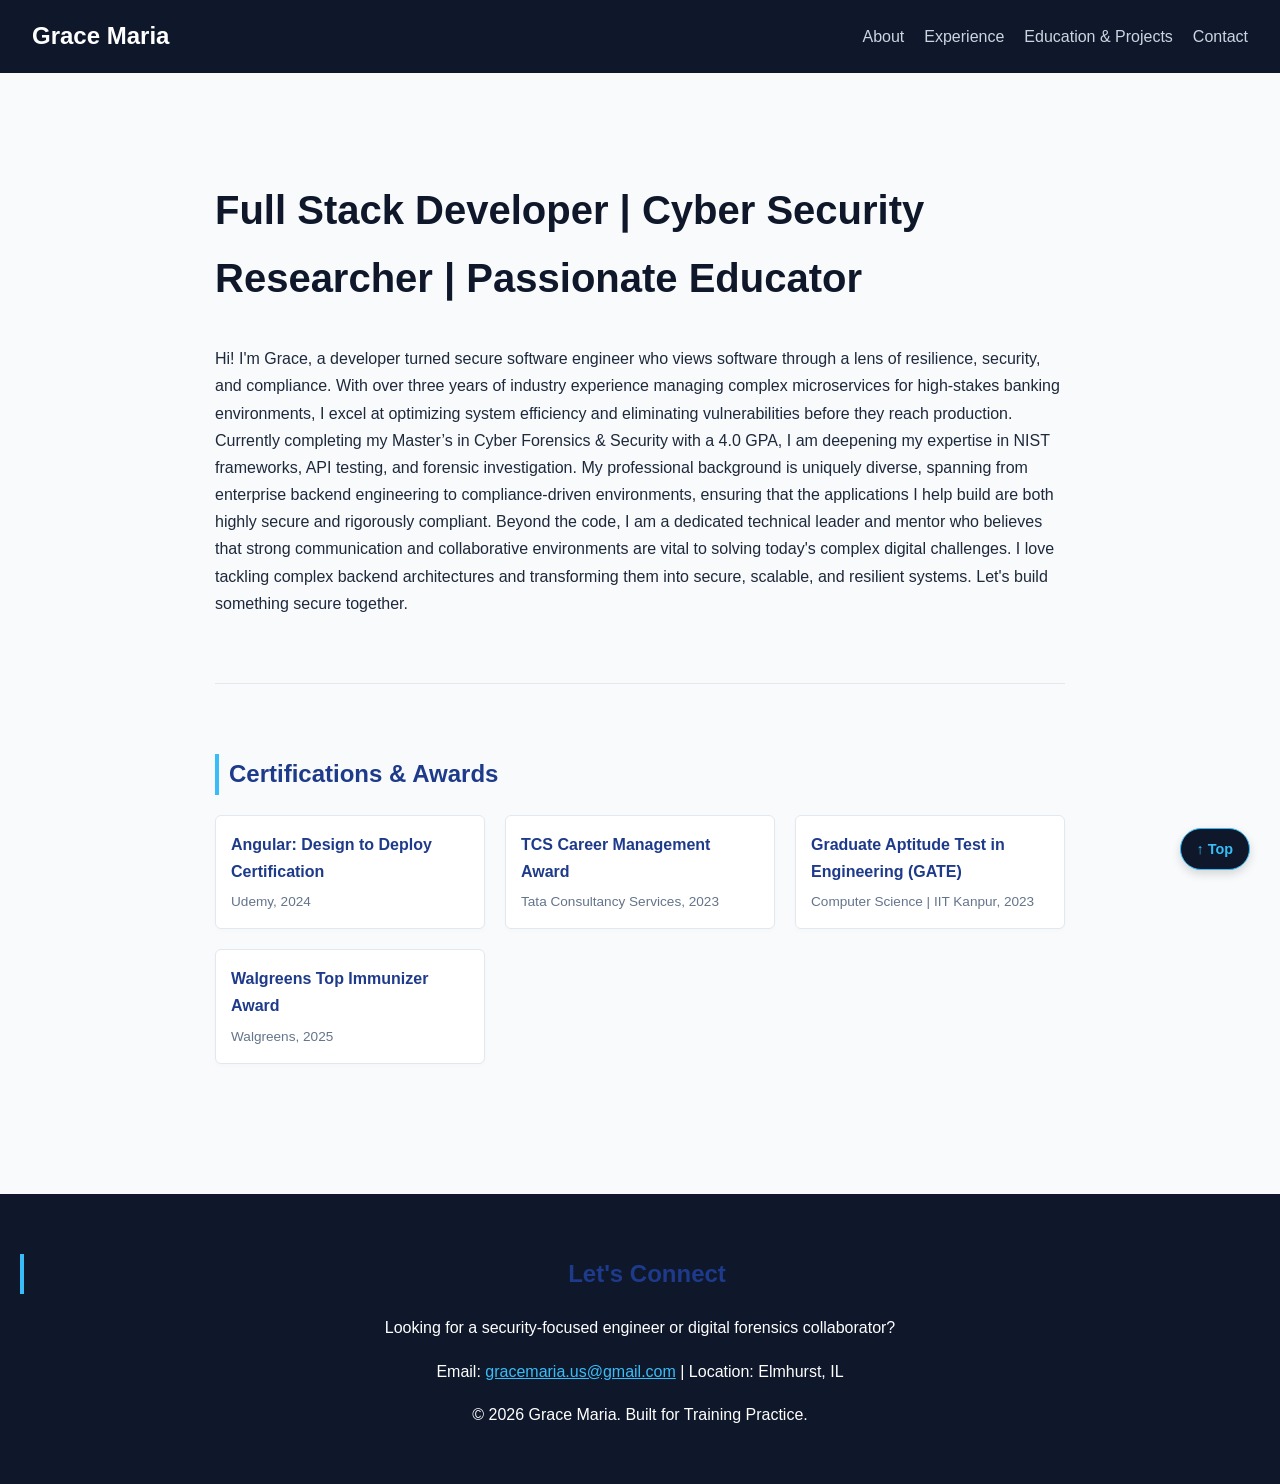
==== index.html @ c726fe80 "Practice Version" ====
<!DOCTYPE html>
<html lang="en">
<head>
    <meta charset="UTF-8">
    <meta name="viewport" content="width=device-width, initial-scale=1.0">
    <title>Grace Maria | Portfolio</title>
    <!-- Link our CSS file here -->
    <link rel="stylesheet" href="style.css">
</head>
<body>

    <!-- Header & Navigation Menu -->
    <header>
        <div class="logo">Grace Maria</div>
        <nav>
            <ul>
                <li><a href="#about">About</a></li>
                <li><a href="experience.html">Experience</a></li>
                <li><a href="education.html">Education & Projects</a></li>
                <li><a href="contact.html">Contact</a></li>
            </ul>
        </nav>
    </header>

    <!-- Main Content Container -->
    <main>
        
        <!-- About / Hero Section -->
        <section id="about">
            <h1>Full Stack Developer | Cyber Security Researcher | Passionate Educator</h1>
            <p>
                Hi! I'm Grace, a developer turned secure software engineer who views software through a lens of resilience, 
                security, and compliance. With over three years of industry experience managing complex microservices for 
                high-stakes banking environments, I excel at optimizing system efficiency and eliminating vulnerabilities before 
                they reach production. Currently completing my Master’s in Cyber Forensics & Security with a 4.0 GPA, I am 
                deepening my expertise in NIST frameworks, API testing, and forensic investigation. My professional background 
                is uniquely diverse, spanning from enterprise backend engineering to compliance-driven environments, ensuring 
                that the applications I help build are both highly secure and rigorously compliant. Beyond the code, I am a 
                dedicated technical leader and mentor who believes that strong communication and collaborative environments 
                are vital to solving today's complex digital challenges. I love tackling complex backend architectures and 
                transforming them into secure, scalable, and resilient systems. Let's build something secure together.
            </p>
        </section>

        <hr>

        <!-- Certifications & Awards Section -->
        <section id="awards">
            <h2>Certifications & Awards</h2>
            <div class="awards-grid">
                <div class="award-card">
                    <h4>Angular: Design to Deploy Certification</h4>
                    <p>Udemy, 2024</p>
                </div>
                <div class="award-card">
                    <h4>TCS Career Management Award</h4>
                    <p>Tata Consultancy Services, 2023</p>
                </div>
                <div class="award-card">
                    <h4>Graduate Aptitude Test in Engineering (GATE)</h4>
                    <p>Computer Science | IIT Kanpur, 2023</p>
                </div>
                <div class="award-card">
                    <h4>Walgreens Top Immunizer Award</h4>
                    <p>Walgreens, 2025</p>
                </div>
            </div>
        </section>
    </main>

    <button id="backToTop" onclick="scrollToTop()">↑ Top</button>

    <!-- Footer / Contact -->
    <footer id="contact">
        <h2>Let's Connect</h2>
        <p>Looking for a security-focused engineer or digital forensics collaborator?</p>
        <p>Email: <a href="mailto:gracemaria.us@gmail.com">gracemaria.us@gmail.com</a> | Location: Elmhurst, IL</p>
        <p>&copy; 2026 Grace Maria. Built for Training Practice.</p>
    </footer>

    <script>
        // Function that smoothly scrolls the window back to the absolute top coordinate
        function scrollToTop() {
            window.scrollTo({
                top: 0,
                behavior: 'smooth' /* Creates a sleek sliding transition instead of a jarring jump */
            });
        }
    </script>
    
</body>
</html>
---- style.css ----
/* Force the browser window to allocate full structural height */
html, body {
    height: 100%;
    margin: 0;
    padding: 0;
}

/* Establish a vertical flex layout on the body */
body {
    font-family: -apple-system, BlinkMacSystemFont, "Segoe UI", Roboto, Helvetica, Arial, sans-serif;
    line-height: 1.7;
    color: #1e293b;
    background-color: #f8fafc;
    
    /* Flexbox rules to fix the footer alignment */
    display: flex;
    flex-direction: column;
}

/* Header & Navigation Menu styling */
header {
    background-color: #0f172a; /* Sleek dark blue/slate */
    color: #ffffff;
    padding: 1rem 2rem;
    display: flex;
    justify-content: space-between;
    align-items: center;
}

header .logo {
    font-size: 1.5rem;
    font-weight: bold;
}

nav ul {
    list-style: none;
    margin: 0;
    padding: 0;
    display: flex;
}

nav ul li {
    margin-left: 20px;
}

nav ul li a {
    color: #cbd5e1;
    text-decoration: none;
    font-weight: 500;
}

nav ul li a:hover {
    color: #38bdf8; /* Light sky blue accent on hover */
}

/* Content Layout Spacing */
main {
    max-width: 850px;
    margin: 50px auto;
    padding: 0 24px;
    flex: 1; /* CRITICAL: This pushes the footer down */
}
section {
    padding: 20px 0;
}

h1 {
    color: #0f172a;
    font-size: 2.5rem;
}

h2 {
    color: #1e3a8a; /* Deep blue headings */
    border-left: 4px solid #38bdf8;
    padding-left: 10px;
}

hr {
    border: 0;
    height: 1px;
    background: #e2e8f0;
    margin: 30px 0;
}

.company {
    font-style: italic;
    color: #64748b;
}

/* Projects Styling */
.project-item {
    margin-bottom: 25px;
}

.project-item h3 {
    margin-bottom: 5px;
    color: #0f172a;
}

.timeline {
    margin: 0 0 10px 0;
    font-style: italic;
    color: #64748b;
    font-size: 0.9rem;
}

.project-item ul {
    padding-left: 20px;
}

.project-item li {
    margin-bottom: 10px;
}

/* Awards Grid Styling */
.awards-grid {
    display: grid;
    grid-template-columns: repeat(auto-fit, minmax(220px, 1fr));
    gap: 20px;
    margin-top: 20px;
}

.award-card {
    background-color: #ffffff;
    border: 1px solid #e2e8f0;
    border-radius: 6px;
    padding: 15px;
    box-shadow: 0 2px 4px rgba(0, 0, 0, 0.02);
}

.award-card h4 {
    margin: 0 0 5px 0;
    color: #1e3a8a;
}

.award-card p {
    margin: 0;
    font-size: 0.85rem;
    color: #64748b;
}

#backToTop {
    position: fixed;       /* Keeps the button locked in place relative to the screen */
    bottom: 30px;          /* 30px up from the bottom edge */
    right: 30px;           /* 30px in from the right edge */
    z-index: 99;           /* Ensures it floats on top of all other content */
    
    /* Visual Styling */
    background-color: #0f172a; /* Matches your header dark slate color */
    color: #38bdf8;            /* Sky blue text/arrow accent */
    border: 1px solid #38bdf8;
    padding: 12px 16px;
    font-size: 0.9rem;
    font-weight: bold;
    border-radius: 50px;       /* Gives it clean, rounded capsule edges */
    cursor: pointer;
    box-shadow: 0 4px 10px rgba(0, 0, 0, 0.15);
    transition: all 0.2s ease;
}

/* Hover State */
#backToTop:hover {
    background-color: #38bdf8; /* Inverts colors on hover */
    color: #0f172a;
    transform: translateY(-3px); /* Subtle UI/UX micro-interaction lift effect */
}

/* Footer Styling */
footer {
    background-color: #0f172a;
    color: #ffffff;
    text-align: center;
    padding: 40px 20px;
    margin-top: 60px;
}

footer a {
    color: #38bdf8;
}
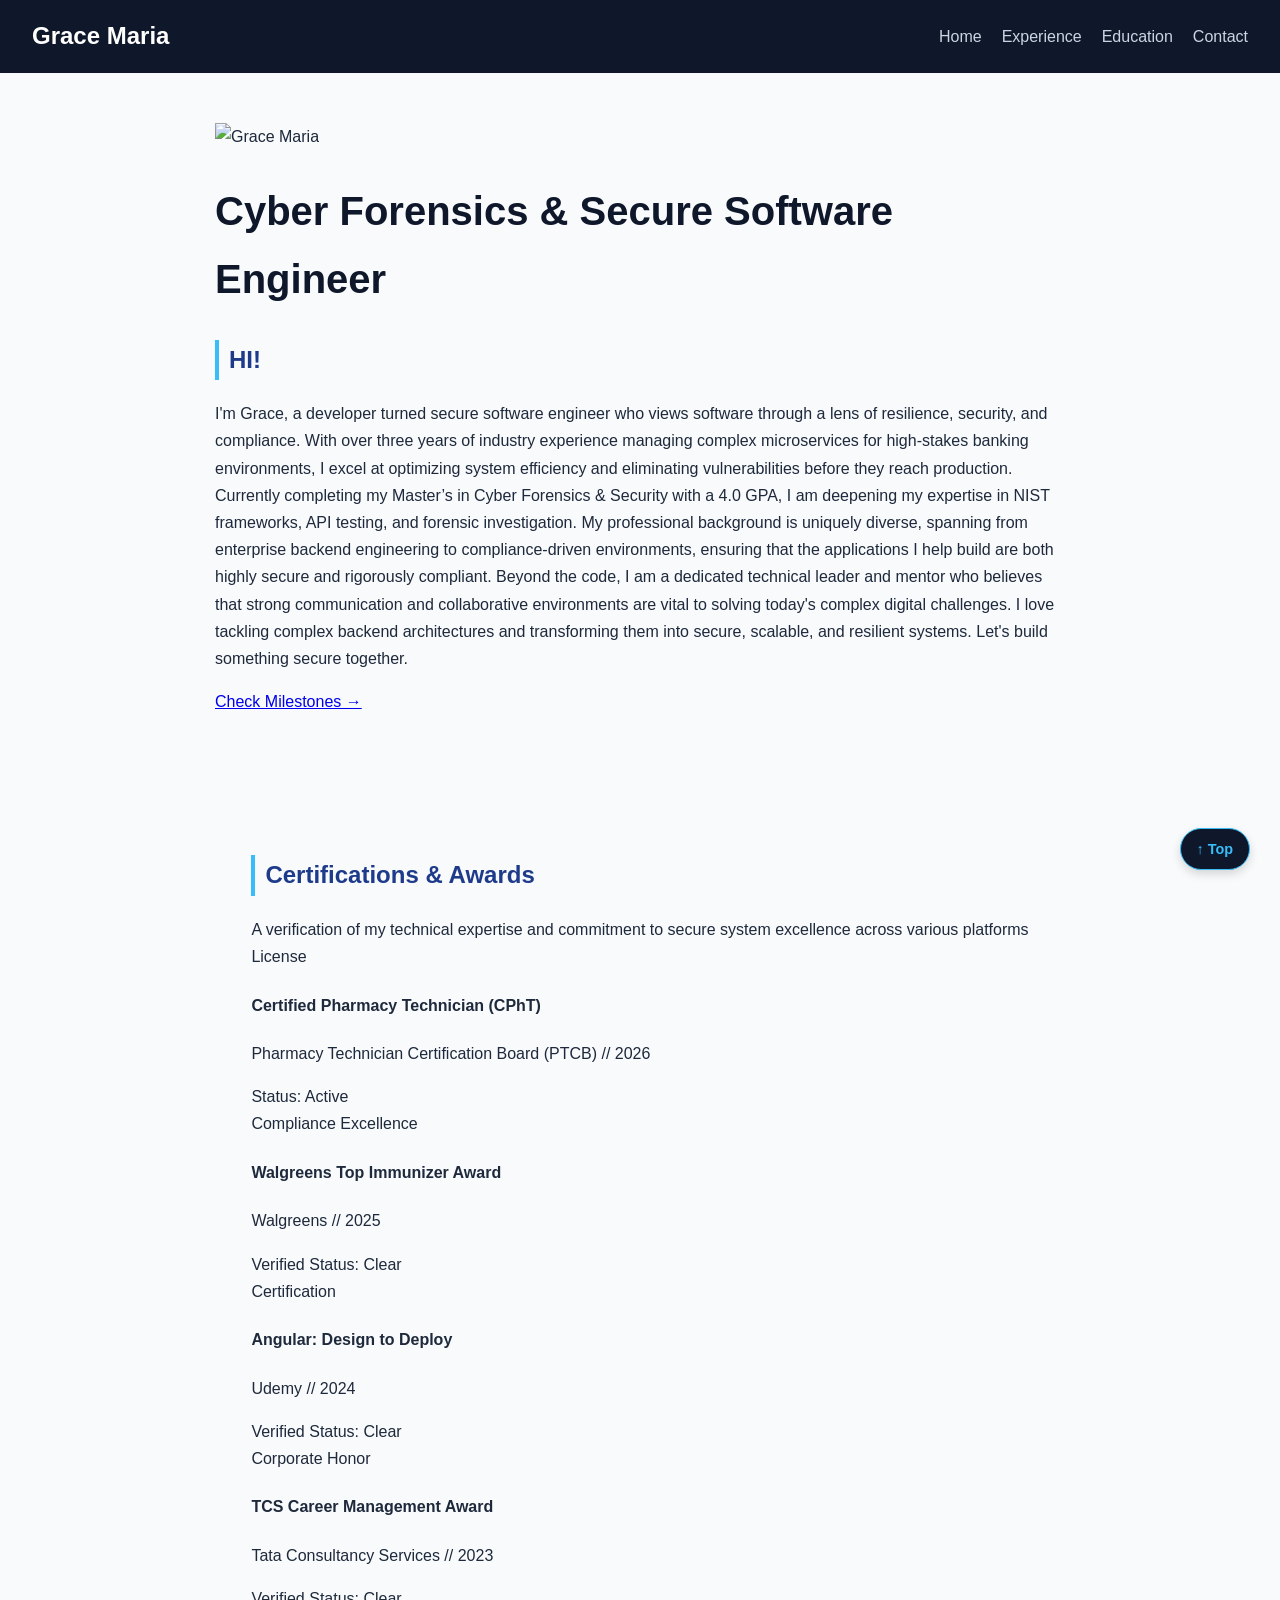
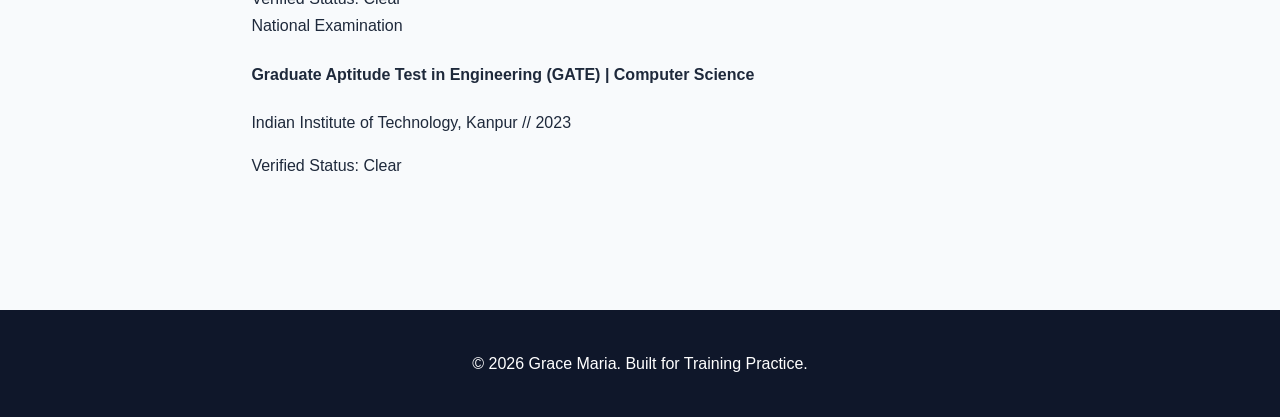
==== commit 950b2b9a: "Refactor index.html for improved structure and content" ====
--- a/index.html
+++ b/index.html
@@ -2,34 +2,36 @@
 <html lang="en">
 <head>
     <meta charset="UTF-8">
-    <meta name="viewport" content="width=device-width, initial-scale=1.0">
     <title>Grace Maria | Portfolio</title>
-    <!-- Link our CSS file here -->
     <link rel="stylesheet" href="style.css">
 </head>
 <body>
-
-    <!-- Header & Navigation Menu -->
+    <div class="scenic-background"></div>
     <header>
         <div class="logo">Grace Maria</div>
         <nav>
             <ul>
-                <li><a href="#about">About</a></li>
+                <li><a href="index.html" class="active">Home</a></li>
                 <li><a href="experience.html">Experience</a></li>
-                <li><a href="education.html">Education & Projects</a></li>
+                <li><a href="education.html">Education</a></li>
                 <li><a href="contact.html">Contact</a></li>
             </ul>
         </nav>
     </header>
 
-    <!-- Main Content Container -->
-    <main>
-        
-        <!-- About / Hero Section -->
-        <section id="about">
-            <h1>Full Stack Developer | Cyber Security Researcher | Passionate Educator</h1>
-            <p>
-                Hi! I'm Grace, a developer turned secure software engineer who views software through a lens of resilience, 
+    <main class="journey-container">
+        <div class="portfolio-popup">
+            <div class="profile-section">
+                <!-- Row 1: Image and H1 side-by-side -->
+                <div class="profile-header-inline">
+                    <img src="Grace_Maria_Photograph.jpg" alt="Grace Maria" class="profile-avatar">
+                    <h1>Cyber Forensics & Secure Software Engineer</h1>
+                </div>
+
+                <!-- Row 2: H2 breaks onto its own completely new line underneath -->
+                <h2 class="profile-greeting">HI!</h2>
+            </div>
+            <p>I'm Grace, a developer turned secure software engineer who views software through a lens of resilience, 
                 security, and compliance. With over three years of industry experience managing complex microservices for 
                 high-stakes banking environments, I excel at optimizing system efficiency and eliminating vulnerabilities before 
                 they reach production. Currently completing my Master’s in Cyber Forensics & Security with a 4.0 GPA, I am 
@@ -38,45 +40,85 @@
                 that the applications I help build are both highly secure and rigorously compliant. Beyond the code, I am a 
                 dedicated technical leader and mentor who believes that strong communication and collaborative environments 
                 are vital to solving today's complex digital challenges. I love tackling complex backend architectures and 
-                transforming them into secure, scalable, and resilient systems. Let's build something secure together.
-            </p>
+                transforming them into secure, scalable, and resilient systems. Let's build something secure together.</p>
+            <div class="milestone-btn-wrapper">
+            <a href="#awards" class="milestone-jump-btn">Check Milestones &rarr;</a>
+        </div>
+    </main>
+    
+    <!-- Certifications & Awards Section -->
+    <main class="journey-container"  id="awards">
+        <div class="portfolio-popup">
+        <section>
+            <div class="section-title-wrapper">
+                <h2>Certifications &amp; Awards</h2>
+                <span class="terminal-pulse">A verification of my technical expertise and commitment to secure system excellence across various platforms</span>
+            </div>
+            
+            <div class="awards-interactive-grid">
+
+                <!-- Milestone 01 -->
+                <div class="award-log-card" data-index="01">
+                    <div class="card-glow-layer"></div>
+                    <div class="card-content">
+                        <span class="award-tag">License</span>
+                        <h4>Certified Pharmacy Technician (CPhT)</h4>
+                        <p class="issuer">Pharmacy Technician Certification Board (PTCB) // 2026</p>
+                        <div class="card-status-bar"><span class="status-verified">Status: Active</span></div>
+                    </div>
+                </div>
+                
+                <!-- Milestone 02 -->
+                <div class="award-log-card" data-index="02">
+                    <div class="card-glow-layer"></div>
+                    <div class="card-content">
+                        <span class="award-tag">Compliance Excellence</span>
+                        <h4>Walgreens Top Immunizer Award</h4>
+                        <p class="issuer">Walgreens // 2025</p>
+                        <div class="card-status-bar"><span class="status-verified">Verified Status: Clear</span></div>
+                    </div>
+                </div>
+
+                <!-- Milestone 03 -->
+                <div class="award-log-card" data-index="03">
+                    <div class="card-glow-layer"></div>
+                    <div class="card-content">
+                        <span class="award-tag">Certification</span>
+                        <h4>Angular: Design to Deploy</h4>
+                        <p class="issuer">Udemy // 2024</p>
+                        <div class="card-status-bar"><span class="status-verified">Verified Status: Clear</span></div>
+                    </div>
+                </div>
+
+                <!-- Milestone 04 -->
+                <div class="award-log-card" data-index="04">
+                    <div class="card-glow-layer"></div>
+                    <div class="card-content">
+                        <span class="award-tag">Corporate Honor</span>
+                        <h4>TCS Career Management Award</h4>
+                        <p class="issuer">Tata Consultancy Services // 2023</p>
+                        <div class="card-status-bar"><span class="status-verified">Verified Status: Clear</span></div>
+                    </div>
+                </div>
+
+                <!-- Milestone 05 -->
+                <div class="award-log-card" data-index="05">
+                    <div class="card-glow-layer"></div>
+                    <div class="card-content">
+                        <span class="award-tag">National Examination</span>
+                        <h4>Graduate Aptitude Test in Engineering (GATE) | Computer Science</h4>
+                        <p class="issuer">Indian Institute of Technology, Kanpur // 2023</p>
+                        <div class="card-status-bar"><span class="status-verified">Verified Status: Clear</span></div>
+                    </div>
+                </div>
+
+            </div>
         </section>
 
-        <hr>
-
-        <!-- Certifications & Awards Section -->
-        <section id="awards">
-            <h2>Certifications & Awards</h2>
-            <div class="awards-grid">
-                <div class="award-card">
-                    <h4>Angular: Design to Deploy Certification</h4>
-                    <p>Udemy, 2024</p>
-                </div>
-                <div class="award-card">
-                    <h4>TCS Career Management Award</h4>
-                    <p>Tata Consultancy Services, 2023</p>
-                </div>
-                <div class="award-card">
-                    <h4>Graduate Aptitude Test in Engineering (GATE)</h4>
-                    <p>Computer Science | IIT Kanpur, 2023</p>
-                </div>
-                <div class="award-card">
-                    <h4>Walgreens Top Immunizer Award</h4>
-                    <p>Walgreens, 2025</p>
-                </div>
-            </div>
-        </section>
+        </div>
     </main>
 
     <button id="backToTop" onclick="scrollToTop()">↑ Top</button>
-
-    <!-- Footer / Contact -->
-    <footer id="contact">
-        <h2>Let's Connect</h2>
-        <p>Looking for a security-focused engineer or digital forensics collaborator?</p>
-        <p>Email: <a href="mailto:gracemaria.us@gmail.com">gracemaria.us@gmail.com</a> | Location: Elmhurst, IL</p>
-        <p>&copy; 2026 Grace Maria. Built for Training Practice.</p>
-    </footer>
 
     <script>
         // Function that smoothly scrolls the window back to the absolute top coordinate
@@ -88,5 +130,6 @@
         }
     </script>
     
+    <footer>&copy; 2026 Grace Maria. Built for Training Practice.</footer>
 </body>
-</html>+</html>
